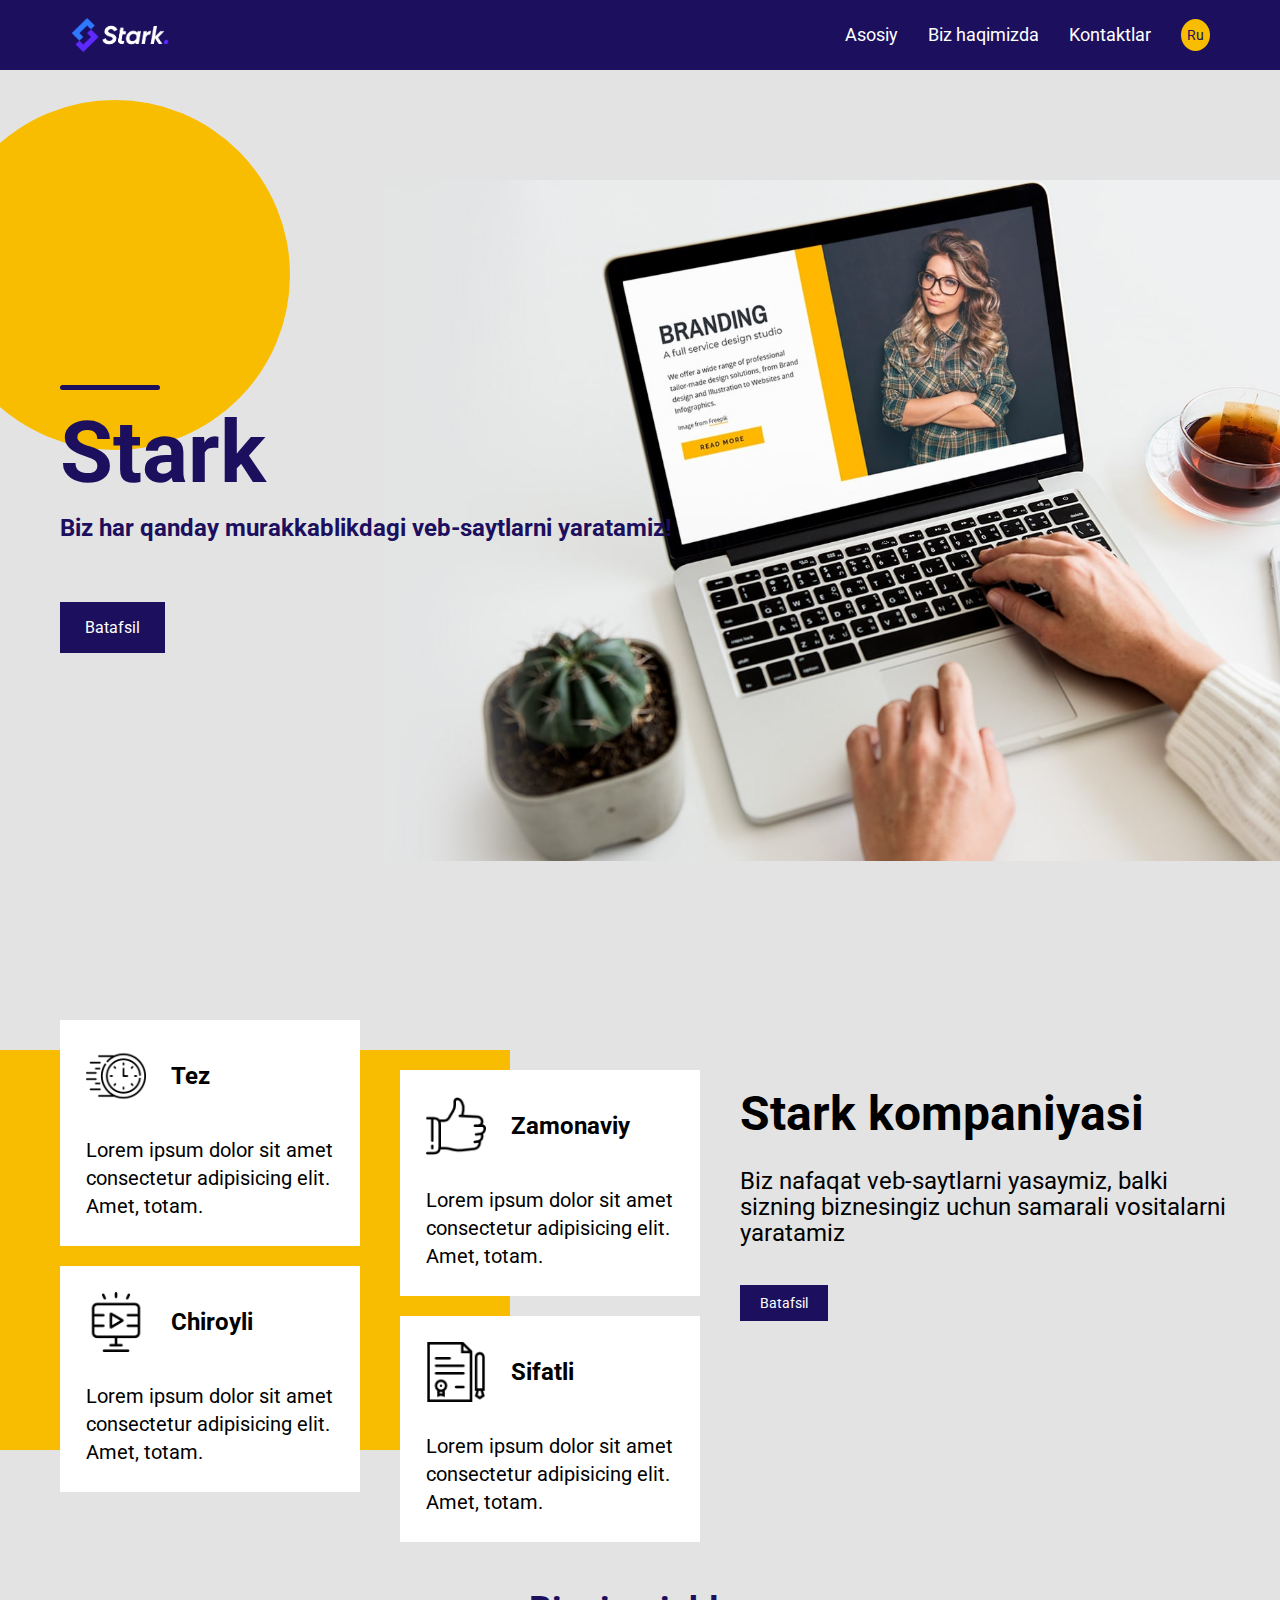
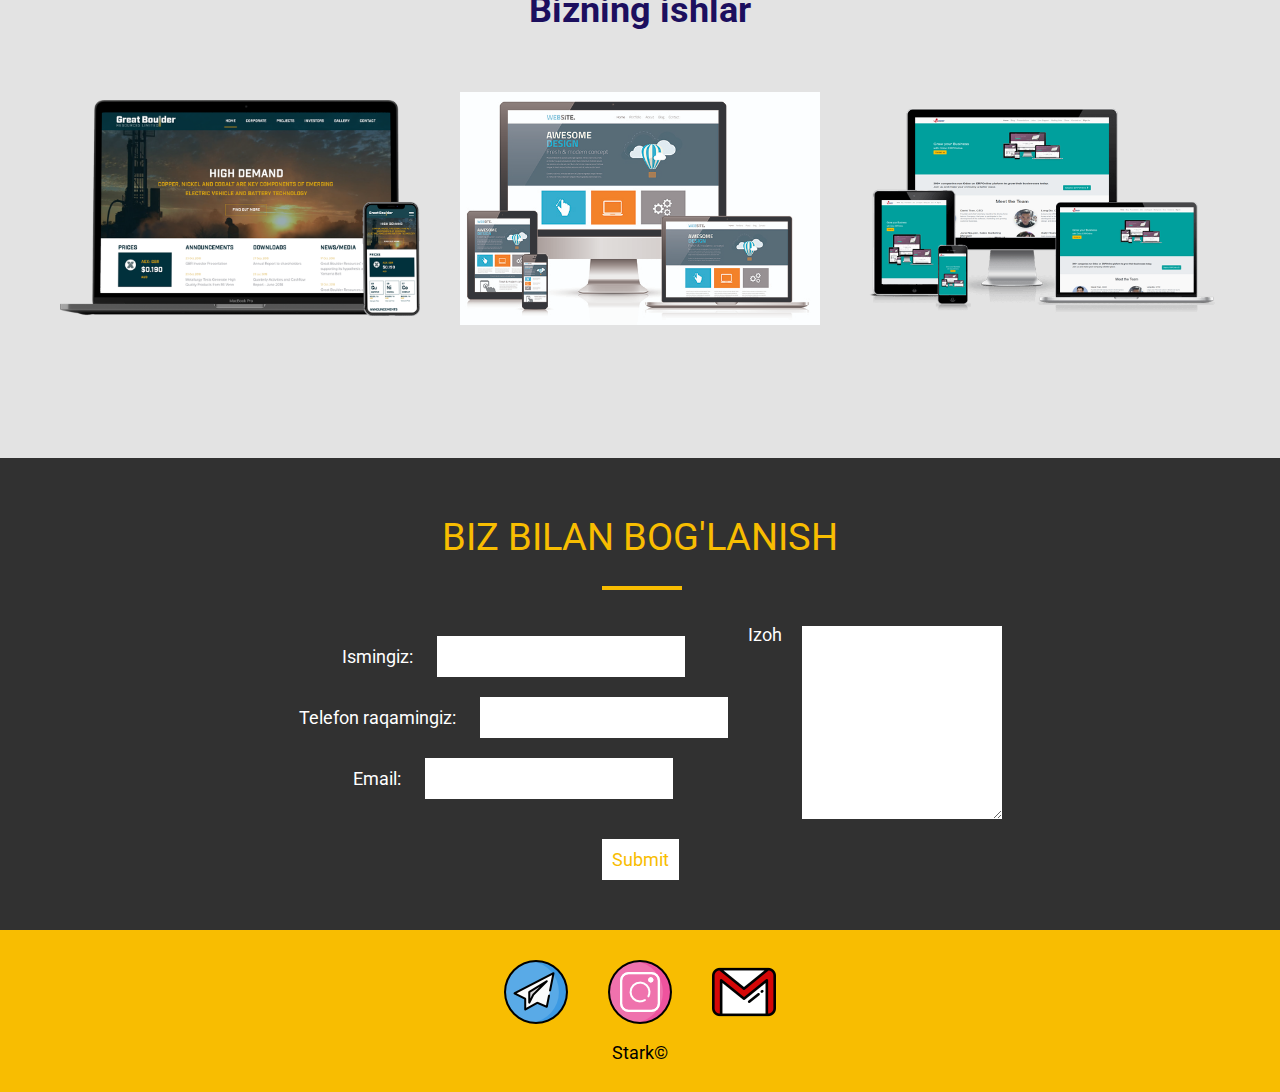
==== uz/index.html @ d8e294a3 "add uz lang" ====
<!DOCTYPE html>
<html lang="uz">
<head>
	<meta charset="UTF-8">
	<meta http-equiv="X-UA-Compatible" content="IE=edge">
	<meta name="viewport" content="width=device-width, initial-scale=1.0">
	<link rel="preconnect" href="https://fonts.gstatic.com">
	<link href="https://fonts.googleapis.com/css2?family=Oswald:wght@400;600&display=swap" rel="stylesheet">
	<link href="https://fonts.googleapis.com/css2?family=Roboto:wght@400;700&display=swap" rel="stylesheet">
	<link rel="stylesheet" href="./css/nullstyle.css">
	<link rel="stylesheet" href="./css/style.css">
	<title>Stark</title>
</head>
<body>
	<div class="wrapper">
		<header class="header">
			<div class="header__container">
				<a href="" class="header__logo"><img src="./images/StarkW.png" alt=""></a>
				<div class="header__menu menu">
					<div class="menu__icon">
						<span></span>
					</div>
					<nav class="menu__body">
						<ul class="menu__list">
							<li><a data-goto=".page__section_1" href="#" class="menu__link">Asosiy</a></li>
							<li><a data-goto=".page__section_2" href="#" class="menu__link">Biz haqimizda</a></li>
							<li><a data-goto=".page__section_3" href="#" class="menu__link">Kontaktlar</a></li>
							<li><a href="../index.html" class="menu__link" id="menu__link_lang">Ru</a></li>
						</ul>
					</nav>
				</div>
			</div>
		</header>
		<main class="page">
			<section class="home__page page__section page__section_1">
				<div class="home__page_container">
					<div class="home__page_content">
						<span></span>
						<h1 class="home__page_title">Stark</h1>
						<p class="home__page_subtitle">Biz har qanday murakkablikdagi veb-saytlarni yaratamiz!</p>
						<div class="home__page_btn">
							<a href="#">Batafsil</a>
						</div>
					</div>
				</div>
			</section>
			<section class="about page__section page__section_2">
				<div class="about__container">
					<div class="about__content">
						<div class="about__cards">
							<div class="card__flex">
								<div class="card card__1">
									<div class="cards__flex">
										<img src="./images/fast-time.png" alt="">
										<div class="card__title">Tez</div>
									</div>
									<div class="card__subtitle">Lorem ipsum dolor sit amet consectetur adipisicing elit. Amet, totam.</div>
								</div>
								<div class="card card__2">
									<div class="cards__flex">
										<img src="./images/media-arts.png" alt="">
										<div class="card__title">Chiroyli</div>
									</div>
									<div class="card__subtitle">Lorem ipsum dolor sit amet consectetur adipisicing elit. Amet, totam.</div>
								</div>
							</div>
							<div class="card__flex">
								<div class="card card__3">
									<div class="cards__flex">
										<img src="./images/thumb-up.png" alt="">
										<div class="card__title">Zamonaviy</div>
									</div>
									<div class="card__subtitle">Lorem ipsum dolor sit amet consectetur adipisicing elit. Amet, totam.</div>
								</div>
								<div class="card card__4">
									<div class="cards__flex">
										<img src="./images/guarantee.png" alt="">
										<div class="card__title">Sifatli</div>
									</div>
									<div class="card__subtitle">Lorem ipsum dolor sit amet consectetur adipisicing elit. Amet, totam.</div>
								</div>
							</div>
						</div>
						<div class="about__text">
							<div class="about__text_title"><h1>Stark kompaniyasi</h1></div>
							<div class="about__text_subtitle">Biz nafaqat veb-saytlarni yasaymiz, balki sizning biznesingiz uchun samarali vositalarni yaratamiz</div>
							<div class="about__text_btn">
								<a href="#">Batafsil</a>
							</div>
						</div>
					</div>
				</div>
			</section>
			<section class="page__section works__page">
				<div class="works__container">
					<div class="works__content">
						<div class="works__title"><h2>Bizning ishlar</h2></div>
						<div class="works__box">
							<div class="works__card_1">
								<div class="works__fon">
									<div class="works__card_text">Ismi: Pakko</div>
									<div class="works__card_btn">
										<a href="https://pakko-portfolio.netlify.app/" target="_blank">Batafsil</a>
									</div>
								</div>
							</div>
							<div class="works__card_2">
								<div class="works__fon">
									<div class="works__card_text">Ismi: Theatre</div>
									<div class="works__card_btn">
										<a href="https://theatrem.netlify.app/" target="_blank">Batafsil</a>
									</div>
								</div>
							</div>
							<div class="works__card_3">
								<div class="works__fon">
									<div class="works__card_text">Ismi: Qatalog</div>
									<div class="works__card_btn">
										<a href="https://qatalog.netlify.app/" target="_blank">Batafsil</a>
									</div>
								</div>
							</div>
						</div>
					</div>
				</div>
			</section>

			<!------------------------>

			<section class="contact__page page__section page__section_3">
				<div class="contact__container">
					<div class="contact__content">
						<div class="contact__title">
							<h2>BIZ BILAN BOG'LANISH</h2>
							<span></span>
						</div>
						<form action="">
							<div class="contact__form">
								<div class="contact__flex">
									<div class="contact__name">
										<label for="name">Ismingiz: </label>
										<input type="text" id="name" required >
									</div>
									<div class="contact__num">
										<label for="number">Telefon raqamingiz: </label>
										<input type="tel" id="number" required >
									</div>
									<div class="contact__email">
										<label for="email">Email: </label>
										<input type="email" id="email" required >
									</div>
								</div>
								<div class="contact__kom">
									<label for="comment">Izoh</label>
									<textarea required id="comment"></textarea>
								</div>
							</div>
							<input type="submit" class="btn">
						</form>
					</div>
				</div>
			</section>
		</main>
	</div>

	<footer class="footer">
		<div class="footer__container">
			<div class="footer__content">
				<div class="icon_t">
					<a href="">
						<img src="./images/telegramh.png" alt="" class="telegram">
					</a>
				</div>
				<div class="icon_i">
					<a href="">
						<img src="./images/instagramh.png" alt="" class="insta">
					</a>
				</div>
				<div class="icon_g">
					<a href="">
						<img src="./images/gmailh.png" alt="" class="gmail">
					</a>
				</div>
				
			</div>
			<div class="footer__text">Stark©</div>
		</div>
	</footer>

	<script src="./js/script.js"></script>
</body>
</html>
---- uz/css/nullstyle.css ----
* {
	padding: 0;
	margin: 0;
	border: 0;
}

*,
*:before,
*:after {
	-webkit-box-sizing: border-box;
	box-sizing: border-box;
}

:focus,
:active {
	outline: none;
}

a:focus,
a:active {
	outline: none;
}

nav,
footer,
header,
aside {
	display: block;
}

html,
body {
	font-family: sans-serif;
	height: 100%;
	width: 100%;
	font-size: 100%;
	line-height: 1;
	font-size: 14px;
	-ms-text-size-adjust: 100%;
	-moz-text-size-adjust: 100%;
	-webkit-text-size-adjust: 100%;
}

input,
button,
textarea {
	font-family: inherit;
}

input::-ms-clear {
	display: none;
}

button {
	cursor: pointer;
}

button::-moz-focus-inner {
	padding: 0;
	border: 0;
}

a,
a:visited {
	text-decoration: none;
}

a:hover {
	text-decoration: none;
}

ul li {
	list-style: none;
}

img {
	vertical-align: top;
}

h1,
h2,
h3,
h4,
h5,
h6 {
	font-size: inherit;
	font-weight: 400;
}
---- uz/css/style.css ----
.wrapper {
	
}
body {
	font-family: 'Roboto', sans-serif;
	background: url(../images/er.jpg);
	background-repeat: repeat;
}
body._lock {
	overflow: hidden;
}



.header {
	position: fixed;
	top: 0;
	left: 0;
	width: 100%;
	z-index: 10;
	background-color: #1c0f5e;
}
.header__container {
	max-width: 1200px;
	margin: 0px auto;
	display: flex;
	padding: 0px 30px;
	align-items: center;
	justify-content: space-between;
	min-height: 70px;
}
.header__logo > img{
	z-index: 5;
	width: 100px;
}
.header__menu {

}
.menu {

}
.menu__icon {
	display: none;
}
.menu__body {

}
.menu__list {

}
.menu__list > li {
	position: relative;
	margin: 0px 0px 0px 30px;
}
.menu__link {
	color: #fff;
	font-size: 18px;
}
#menu__link_lang {
	font-size: 14px;
	background: #f8bd01;
	border-radius: 50%;
	padding: 8px 6px;
	color: #1c0f5e;
}
#menu__link_lang:hover {
	transition: all 0.1s ease 0s;
	background: #c59a0e;
	border-bottom: 0px solid #f8bd01;
}
.menu__link:hover {
	transition: all 0.1s ease 0s;
	border-bottom: 2px solid #f8bd01;
}
/* ------------------------ */
body._touch .menu__link {
	flex: 1 1 auto;
}
body._touch .menu__list > li {
	display: flex;
	align-items: center;
}

/* ------------------------ */
@media (min-width: 767px) {
	.menu__list {
		display: flex;
		align-items: center;
	}
	.menu__list > li {
		padding: 10px 0;
	}
}
@media (max-width: 767px) {
	.menu__icon {
		z-index: 5;
		display: block;
		position: relative;
		width: 30px;
		height: 18px;
		cursor: pointer;
		padding: 12px;
	}
	.header__logo {
		z-index: 5;
	}
	.menu__icon span,
	.menu__icon::before,
	.menu__icon::after {
		left: 0;
		position: absolute;
		height: 10%;
		width: 100%;
		transition: all 0.3s ease 0s;
		background-color: #fff;
	}
	.menu__icon::before,
	.menu__icon::after {
		content: "";
	}
	.menu__icon::before {
		top: 0;
	}
	.menu__icon::after {
		bottom: 0;
	}
	.menu__icon span {
		top: 50%;
		transform: scale(1) translate(0px, -50%);
	}
	.menu__icon._active span{
		transform: scale(0) translate(0px, -50%);
	}
	.menu__icon._active::before {
		top: 50%;
		transform: rotate(-45deg) translate(0px, -50%);
	}
	.menu__icon._active::after {
		bottom: 50%;
		transform: rotate(45deg) translate(0px, 50%);
	}
	.menu__body {
		position: fixed;
		top: 0;
		left: -100%;
		width: 100%;
		height: 100%;
		background-color: rgba(0, 0, 0, 0.9);
		padding: 100px 30px 30px 30px;
		transition: left 0.3s ease 0s;
		overflow: auto;
	}
	.menu__body._active {
		left: 0;
	}
	.menu__body::before {
		content: "";
		position: fixed;
		width: 100%;
		top: 0;
		left: 0;
		height: 70px;
		background-color: #1c0f5e;
		z-index: 2;
	}
	.menu__list > li {
		flex-wrap: wrap;
		margin: 0px 0px 30px 0px;
	}
	.menu__list > li:last-child {
		margin: 0px 0px 0px 0px;
	}
	.menu__link {
		font-size: 24px;
	}
}


.home__page {
	margin-top: 70px;
	min-height: 100vh;
	background: url(../images/gyt-min1.jpg);
	background-repeat: no-repeat;
	background-size: 80%;
	background-position: 150%;
}
.home__page_container {
	max-width: 1200px;
	margin: 0px auto;
	
}
.home__page_content {
	position: relative;
	min-height: 100vh;
	color: #1c0f5e;
	display: flex;
	justify-content: center;
	flex-direction: column;
	padding: 0 20px;
}
.home__page_content::before {
	content: "";
	position: absolute;
	top: 30px;
	left: -100px;
	width: 350px;
	height: 350px;
	border-radius: 50%;
	background: #f8bd01;
}
.home__page_content > span {
	width: 100px;
	height: 5px;
	background: #1c0f5e;
	position: relative;
	top: -20px;
	border-radius: 5px;
}
.home__page_title {
	font-weight: 700;
	font-size: 86px;
	margin-bottom: 20px;
	z-index: 2;
}
.home__page_subtitle {
	font-size: 24px;
	padding-bottom: 80px;
	z-index: 2;
	font-weight: 700;
}
.home__page_btn {
	display: inline;
	z-index: 2;
}
.home__page_btn > a{
	color: #fff;
	display: inline;
	font-size: 16px;
	background-color: #1c0f5e;
	padding: 16px 25px;
}
.home__page_btn>a:hover {
	transition: all 0.3s ease 0s;
	background-color: #0d0242;
	box-shadow: 0px 0px 10px #0d0242;
}

@media (max-width: 768px) {
	.home__page {
		background-size: cover;
		background-position: 50%;
	}
	.home__page_content {
		width: 100%;
		height: 100vh;
		background: #f8be01cb;
	}
	.home__page_content::before {
		content: "";
		width: 0;
		height: 0;
		border-radius: 0;
		background: #f8be0100;
	}
	.home__page_title {
		font-size: 64px;
		margin-bottom: 10px;
	}
	.home__page_subtitle {
		font-size: 24px;
		padding-bottom: 50px;
	}
}

@media (max-width: 425px) {
	.home__page_content {
		width: 100%;
		height: 70vh;
		background: #f8be01cb;
	}
	.home__page_title {
		font-size: 76px;
		margin-bottom: 10px;
	}
	.home__page {
		min-height: 70vh;
	}
	.home__page_subtitle {
		font-size: 26px;
		padding-bottom: 50px;
	}
	.home__page_btn>a {
		font-size: 14px;
		background-color: #1c0f5e;
		padding: 10px 18px;
	}
	.home__page_content {
		min-height: 70vh;
	}
}

.about{
	max-width: 1200px;
	margin: 0px auto;
	padding-top: 80px;
}
.about__content {
	display: grid;
	grid-template-columns: repeat(2, 1fr);
}
.about__cards {
	display: grid;
	position: relative;
	grid-template-columns: repeat(2, 1fr);
}
.about__cards::before {
	content: "";
	position: absolute;
	top: 0;
	left: -80px;
	width: 550px;
	height: 400px;
	background: #f8bd01;
}
.card {
	padding: 25px;
	border: 1px solid #fff;
	background-color: #fff;
	margin: 20px;
	width: 300px;
}
.card:hover {
	transform: translateY(-3px);
	box-shadow: 0 0 10px #1c0f5e;
	transition: all .4s ease 0s;
}
.card > i {
	font-size: 50px;
	color: black;
	
}
.cards__flex {
	display: flex;
	align-items: center;
}
.cards__flex > img {
	width: 60px;
	margin-right: 10px;
}
.card__1 {
	position: relative;
	top: -50px;
}
.card__2 {
	position: relative;
	top: -50px;
}
.card__3 {
	position: relative;
	top: 0;
}
.card__4 {
	position: relative;
	top: 0;
}
.card__title {
	padding: 0px 0 0px 15px;
	font-size: 24px;
	font-weight: 700;
}
.card__subtitle {
	font-size: 20px;
	margin-top: 30px;
	line-height: 28px;
}
.about__text {
	margin-left: 20px;
	margin-top: 40px;
}
.about__text_title > h1 {
	font-weight: 700;
	font-size: 48px;
	margin-bottom: 30px;
}
.about__text_subtitle {
	font-size: 24px;
	line-height: 26px;
	margin-bottom: 50px;
}
.about__text_btn > a {
	padding: 10px 20px;
	background-color: #1c0f5e;
	color: #fff;
}
.about__text_btn>a:hover {
	background-color: #f8bd01;
	transition: all .3s ease 0s;
}
@media (max-width: 1024px) {
	.about__content {
		display: grid;
		grid-template-columns: repeat(1, 1fr);
	}
	.card {
		width: 90%;
	}
}
@media (max-width: 686px) {
	.card__1 {
		position: relative;
		top: 0;
	}

	.card__2 {
		position: relative;
		top: 0px;
	}

	.card__3 {
		position: relative;
		top: 0;
	}

	.card__4 {
		position: relative;
		top: 0px;
	}
	.card {
		width: 90%;
	}
	.about {
		padding-top: 30px;
	}
	.card__flex {
		display: grid;
		grid-template-columns: repeat(1, 1fr);
	}
	.card {
		padding: 20px;
		margin: 20px;
	}
	.about__cards {
		display: grid;
		position: relative;
		grid-template-columns: repeat(1, 1fr);
	}
	.about__cards::before {
		content: "";
		position: absolute;
		top: 100px;
		left: 0px;
		width: 250px;
		height: 600px;
		background: #f8bd01;
	}
	.about__text_subtitle {
		font-size: 24px;
		line-height: 26px;
		margin-bottom: 50px;
	}
	.card__subtitle {
		font-size: 18px;
		margin-top: 20px;
		line-height: 26px;
	}
	.cards__flex>img {
		width: 45px;
		margin-right: 10px;
	}
	.about__text {
		margin: 20px 20px 0 20px;
	}

	.about__text_title>h1 {
		font-weight: 700;
		font-size: 38px;
		margin-bottom: 20px;
	}

	.about__text_subtitle {
		font-size: 21px;
		line-height: 24px;
		margin-bottom: 40px;
	}

	.about__text_btn>a {
		padding: 10px 20px;
		background-color: #1c0f5e;
		color: #fff;
	}

	.about__text_btn>a:hover {
		background-color: #f8bd01;
		transition: all .3s ease 0s;
	}
}

.works__page {
	max-width: 1200px;
	margin: 0 auto;

}
.works__content {
	margin-top: 30px;
	margin-bottom: 100px;
}
.works__title > h2 {
	font-size: 36px;
	font-weight: 700;
	text-align: center;
	margin-bottom: 30px;
	color: #1c0f5e;
}
.works__box {
	display: flex;
	
}
.works__card_1 {
	height: 300px;
	width: 100%;
	transition: all 1s ease 0s;
	background: url(../images/works_1.png);
	background-size: contain;
	background-position: 50%;
	background-repeat: no-repeat;
	margin: 0 20px;
}
.works__card_2 {
	height: 300px;
	width: 100%;
	background: url(../images/works_2.jpg);
	background-size: contain;
	background-position: 50%;
	background-repeat: no-repeat;
	margin: 0 20px;
	transition: all 1s ease 0s;
}
.works__card_3 {
	height: 300px;
	width: 100%;
	background: url(../images/works_3.png);
	background-size: contain;
	background-position: 50%;
	background-repeat: no-repeat;
	margin: 0 20px;
	transition: all 1s ease 0s;
}
.works__card_text {
	font-size: 22px;
	margin: 20px;
	color: #fff;
}
.works__card_btn > a {
	padding: 10px 20px;
	background-color: #f8bd01;
	color:#fff;
}
.works__fon {
	display: none;
	transition: all 1s ease 0s;
}
.works__card_1:hover .works__fon {
	display: block;
	width: 100%;
	height: 100%;
	background: #1c0f5ede;
	transition: all 1s ease 0s;
	display: flex;
	flex-direction: column;
	align-items: center;
	justify-content: center;
}
.works__card_3:hover .works__fon {
	display: block;
	width: 100%;
	height: 100%;
	background: #1c0f5ede;
	transition: all 1s ease 0s;
	display: flex;
	flex-direction: column;
	align-items: center;
	justify-content: center;
}
.works__card_2:hover .works__fon {
	display: block;
	width: 100%;
	height: 100%;
	background: #1c0f5ede;
	transition: all 1s ease 0s;
	display: flex;
	flex-direction: column;
	align-items: center;
	justify-content: center;
}
@media (max-width: 768px) {
	.works__box {
		display: flex;
		flex-direction: column;
	}
	.works__card_1 {
		height: 200px;
		width: 90%;
		margin: 20px auto;
		
	}

	.works__card_2 {
		height: 200px;
		width: 90%;
		margin: 20px auto;
	}

	.works__card_3 {
		height: 200px;
		width: 90%;
		margin: 20px auto;
	}
	.works__title>h2 {
		padding-top: 30px;
	}
	.works__fon {
		display: block;
		width: 100%;
		height: 100%;
		background: #1c0f5ede;
		transition: all 1s ease 0s;
		display: flex;
		flex-direction: column;
		align-items: center;
		justify-content: center;
	}
}

.contact__page {
	background-color: rgb(49, 49, 49);
	padding: 30px 0;
}
.contact__container {
	max-width: 1200px;
	margin: 0 auto;
	text-align: center;
}
.contact__title > h2 {
	font-size: 38px;
	color: #f8bd01;
	padding: 30px 0;
}
.contact__title>span {
	background: #f8bd01;
	display: block;
	position: absolute;
	left: 47%;
	width: 80px;
	height: 4px;
}
.contact__name {
	margin: 50px 0 20px 0;
}
.contact__name > label {
	font-size: 18px;
	color: #fff;
	margin: 0 20px;
}
.contact__name > input {
	font-size: 18px;
	background-color: #fff;
	color: #f8bd01;
	padding: 10px;
}
.contact__num {
	margin: 20px 0;
}
.contact__num>label {
	font-size: 18px;
	color: #fff;
	margin: 0 20px;
}

.contact__num>input {
	font-size: 18px;
	background-color: #fff;
	color: #f8bd01;
	padding: 10px;
}

.contact__email {
	margin: 20px 0;
}

.contact__email>label {
	font-size: 18px;
	color: #fff;
	margin: 0 20px;
}

.contact__email>input {
	font-size: 18px;
	background-color: #fff;
	color: #f8bd01;
	padding: 10px;
}
.contact__kom {
	margin: 20px 0;
	display: flex;
	align-items: start;
}

.contact__kom>label {
	font-size: 18px;
	color: #fff;
	margin: 20px 20px;
}

.contact__kom>textarea {
	font-size: 18px;
	background-color: #fff;
	color: #f8bd01;
	padding: 10px;
	height: 100%;
	max-width: 200px;
	max-height: 200px;
	min-width: 200px;
	min-height: 80px;
	margin: 20px 0;
}
.btn {
	font-size: 18px;
	background-color: #fff;
	color: #f8bd01;
	padding: 10px;
	cursor: pointer;
	margin: 20px 0;
}
.btn:hover {
	background-color: #f8bd01;
	color: #fff;
	transition: all .3s ease 0s;
}
.contact__form {
	display: flex;
	justify-content: center;
}
@media (max-width: 768px) {
	.contact__title>h2 {
		font-size: 30px;
	}
	.contact__form {
		flex-direction: column;
	}
	.contact__name > input {
		width: 60%;
	}
	.contact__num > input {
		width: 60%;
	}
	.contact__email > input {
		width: 60%;
	}
	.contact__kom > textarea {
		width: 70%;
		max-width: 70%;
		max-height: 100px;
		min-width: 70%;
		min-height: 100px;
		margin: 20px 0;
	}
	.contact__kom>label {
		margin: 0px 10px;
	}
	.contact__kom {
		margin: 0px 0;
		flex-direction: column;
		align-items: center;
	}
}
.footer {
	background-color: #f8bd01;
}
.footer__container {
	max-width: 1200px;
	margin: 0 auto;
	padding: 30px 10px;
	text-align: center;
}
.footer__content {
	display: flex;
	justify-content: center;
}
.footer__text {
	margin: 20px 0 0 0;
	font-size: 18px;
}
.icon_t {
	margin: 0 20px;
}
.icon_i {
	margin: 0 20px;
}
.icon_g {
	margin: 0 20px;
}
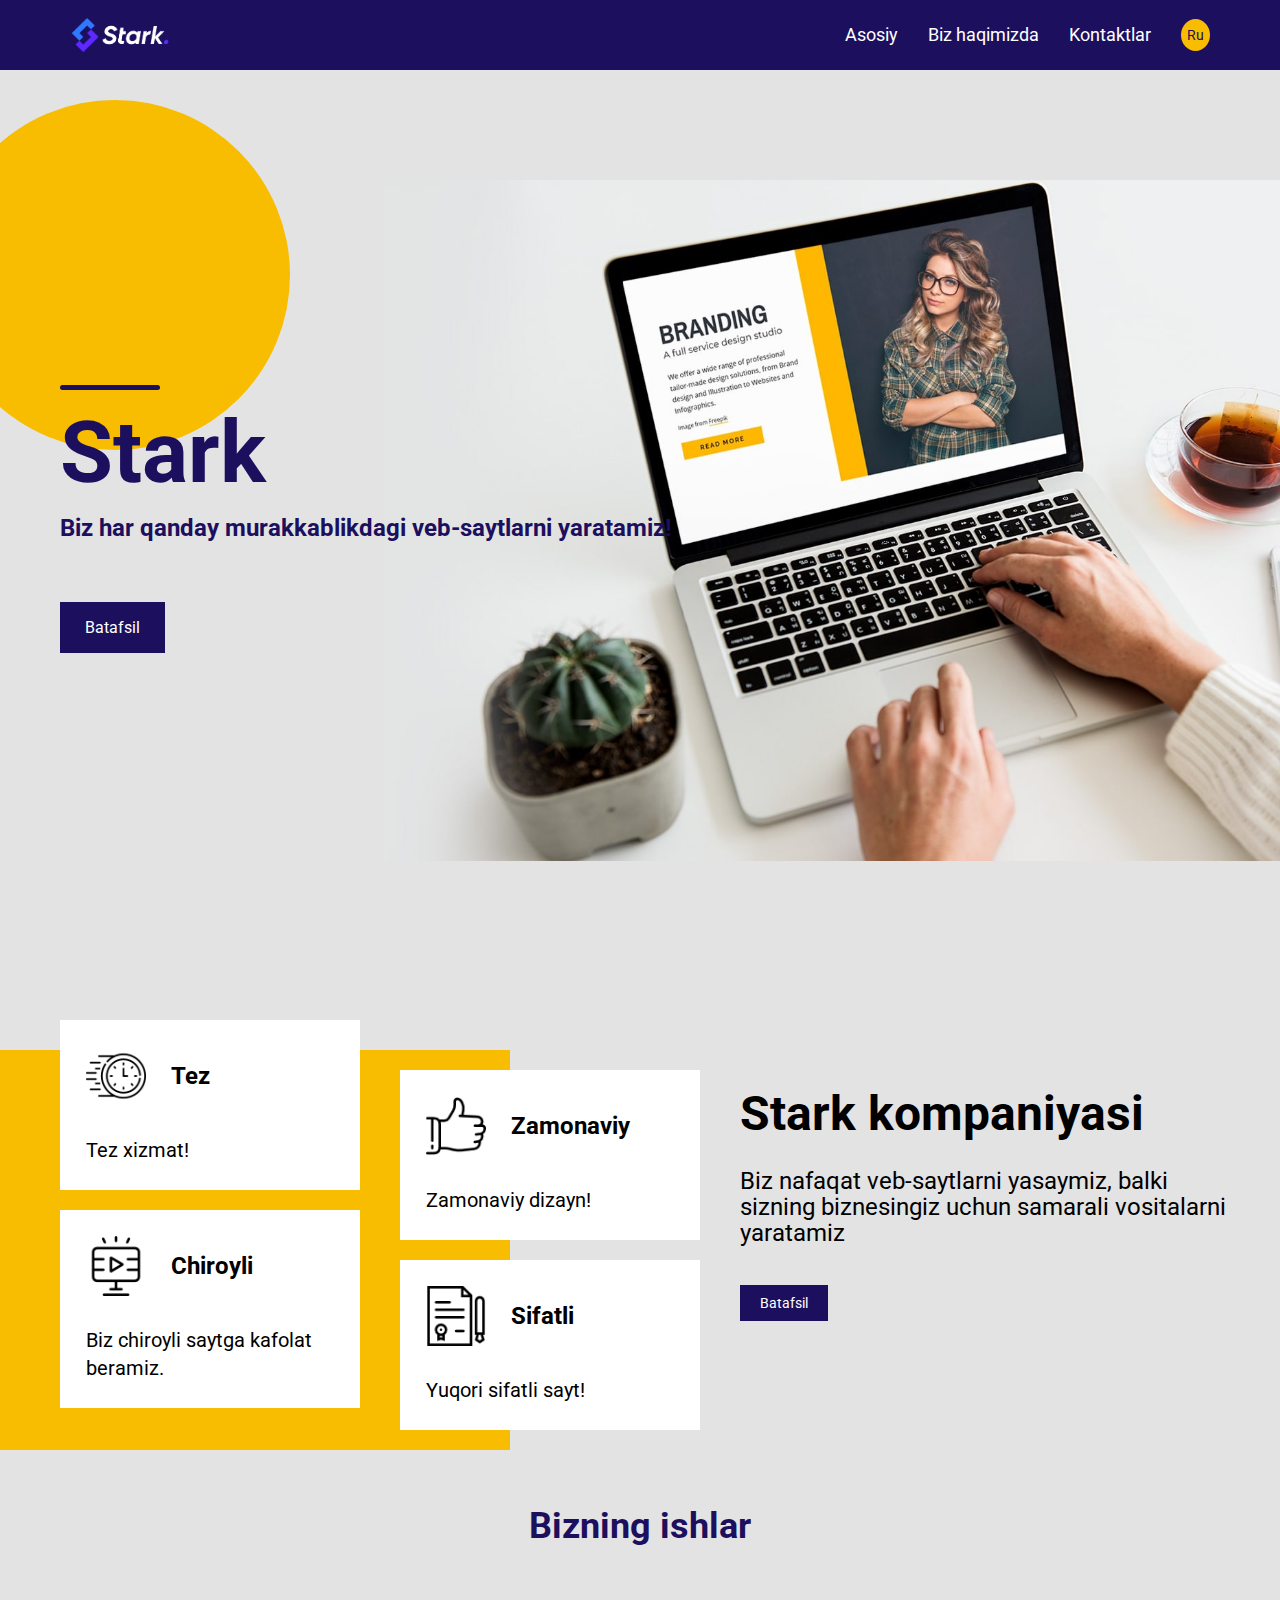
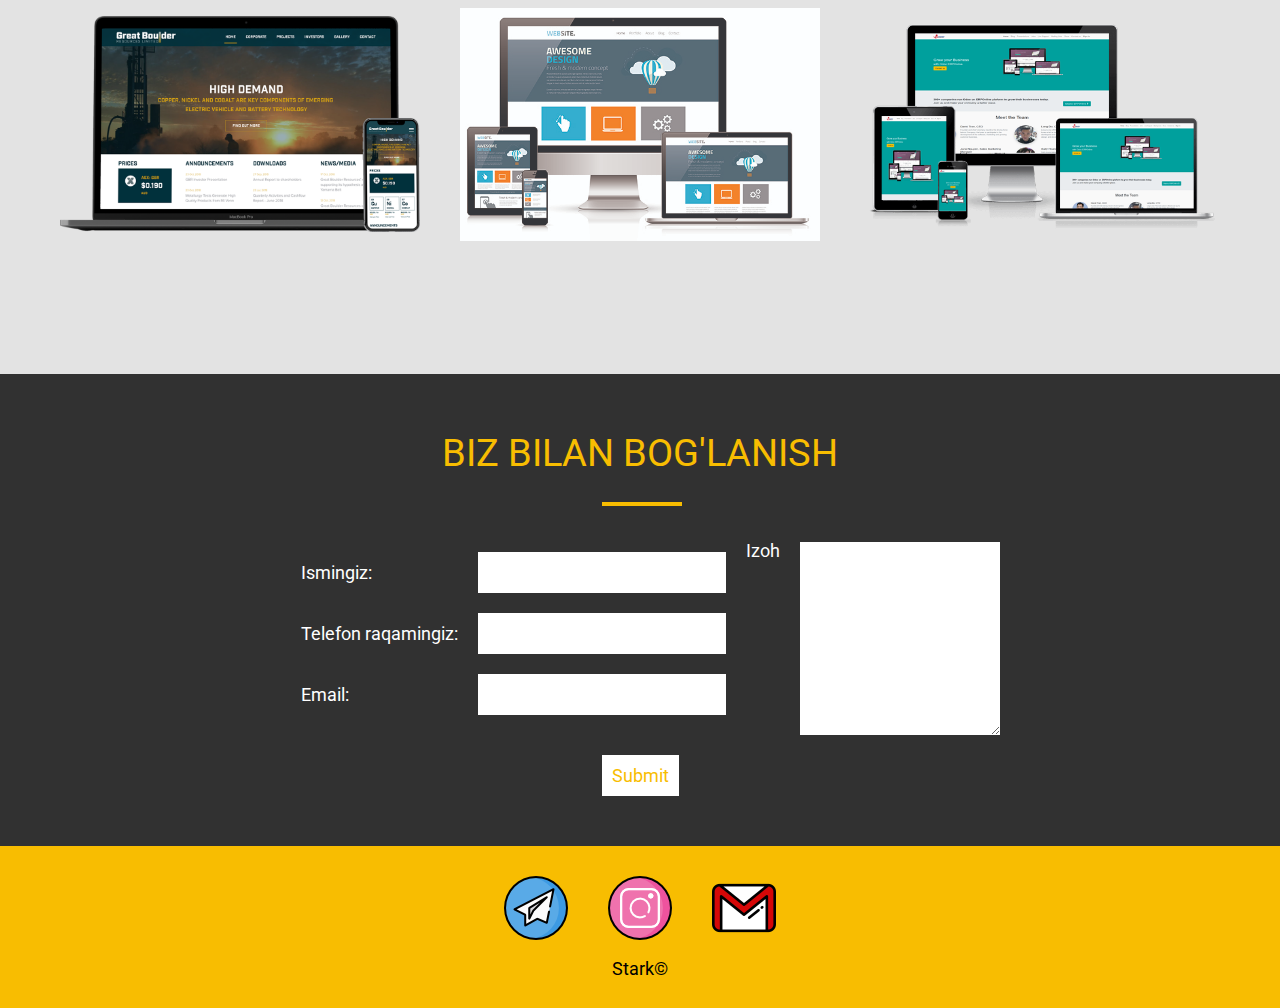
==== commit 82b73c91: "End Project" ====
--- a/uz/index.html
+++ b/uz/index.html
@@ -54,14 +54,14 @@
 										<img src="./images/fast-time.png" alt="">
 										<div class="card__title">Tez</div>
 									</div>
-									<div class="card__subtitle">Lorem ipsum dolor sit amet consectetur adipisicing elit. Amet, totam.</div>
+									<div class="card__subtitle">Tez xizmat!</div>
 								</div>
 								<div class="card card__2">
 									<div class="cards__flex">
 										<img src="./images/media-arts.png" alt="">
 										<div class="card__title">Chiroyli</div>
 									</div>
-									<div class="card__subtitle">Lorem ipsum dolor sit amet consectetur adipisicing elit. Amet, totam.</div>
+									<div class="card__subtitle">Biz chiroyli saytga kafolat beramiz.</div>
 								</div>
 							</div>
 							<div class="card__flex">
@@ -70,14 +70,14 @@
 										<img src="./images/thumb-up.png" alt="">
 										<div class="card__title">Zamonaviy</div>
 									</div>
-									<div class="card__subtitle">Lorem ipsum dolor sit amet consectetur adipisicing elit. Amet, totam.</div>
+									<div class="card__subtitle">Zamonaviy dizayn!</div>
 								</div>
 								<div class="card card__4">
 									<div class="cards__flex">
 										<img src="./images/guarantee.png" alt="">
 										<div class="card__title">Sifatli</div>
 									</div>
-									<div class="card__subtitle">Lorem ipsum dolor sit amet consectetur adipisicing elit. Amet, totam.</div>
+									<div class="card__subtitle">Yuqori sifatli sayt!</div>
 								</div>
 							</div>
 						</div>
@@ -167,17 +167,17 @@
 		<div class="footer__container">
 			<div class="footer__content">
 				<div class="icon_t">
-					<a href="">
+					<a href="https://t.me/StarkTeamIT" target="_blank">
 						<img src="./images/telegramh.png" alt="" class="telegram">
 					</a>
 				</div>
 				<div class="icon_i">
-					<a href="">
+					<a href="https://www.instagram.com/stark_it_company/" target="_blank">
 						<img src="./images/instagramh.png" alt="" class="insta">
 					</a>
 				</div>
 				<div class="icon_g">
-					<a href="">
+					<a href="mailto:shamsidinovm7@gmail.com" target="_blank">
 						<img src="./images/gmailh.png" alt="" class="gmail">
 					</a>
 				</div>
--- a/uz/css/style.css
+++ b/uz/css/style.css
@@ -655,6 +655,9 @@
 }
 .contact__name {
 	margin: 50px 0 20px 0;
+	display: flex;
+	justify-content: space-between;
+	align-items: center;
 }
 .contact__name > label {
 	font-size: 18px;
@@ -669,6 +672,9 @@
 }
 .contact__num {
 	margin: 20px 0;
+	display: flex;
+	justify-content: space-between;
+	align-items: center;
 }
 .contact__num>label {
 	font-size: 18px;
@@ -685,6 +691,9 @@
 
 .contact__email {
 	margin: 20px 0;
+	display: flex;
+	justify-content: space-between;
+	align-items: center;
 }
 
 .contact__email>label {
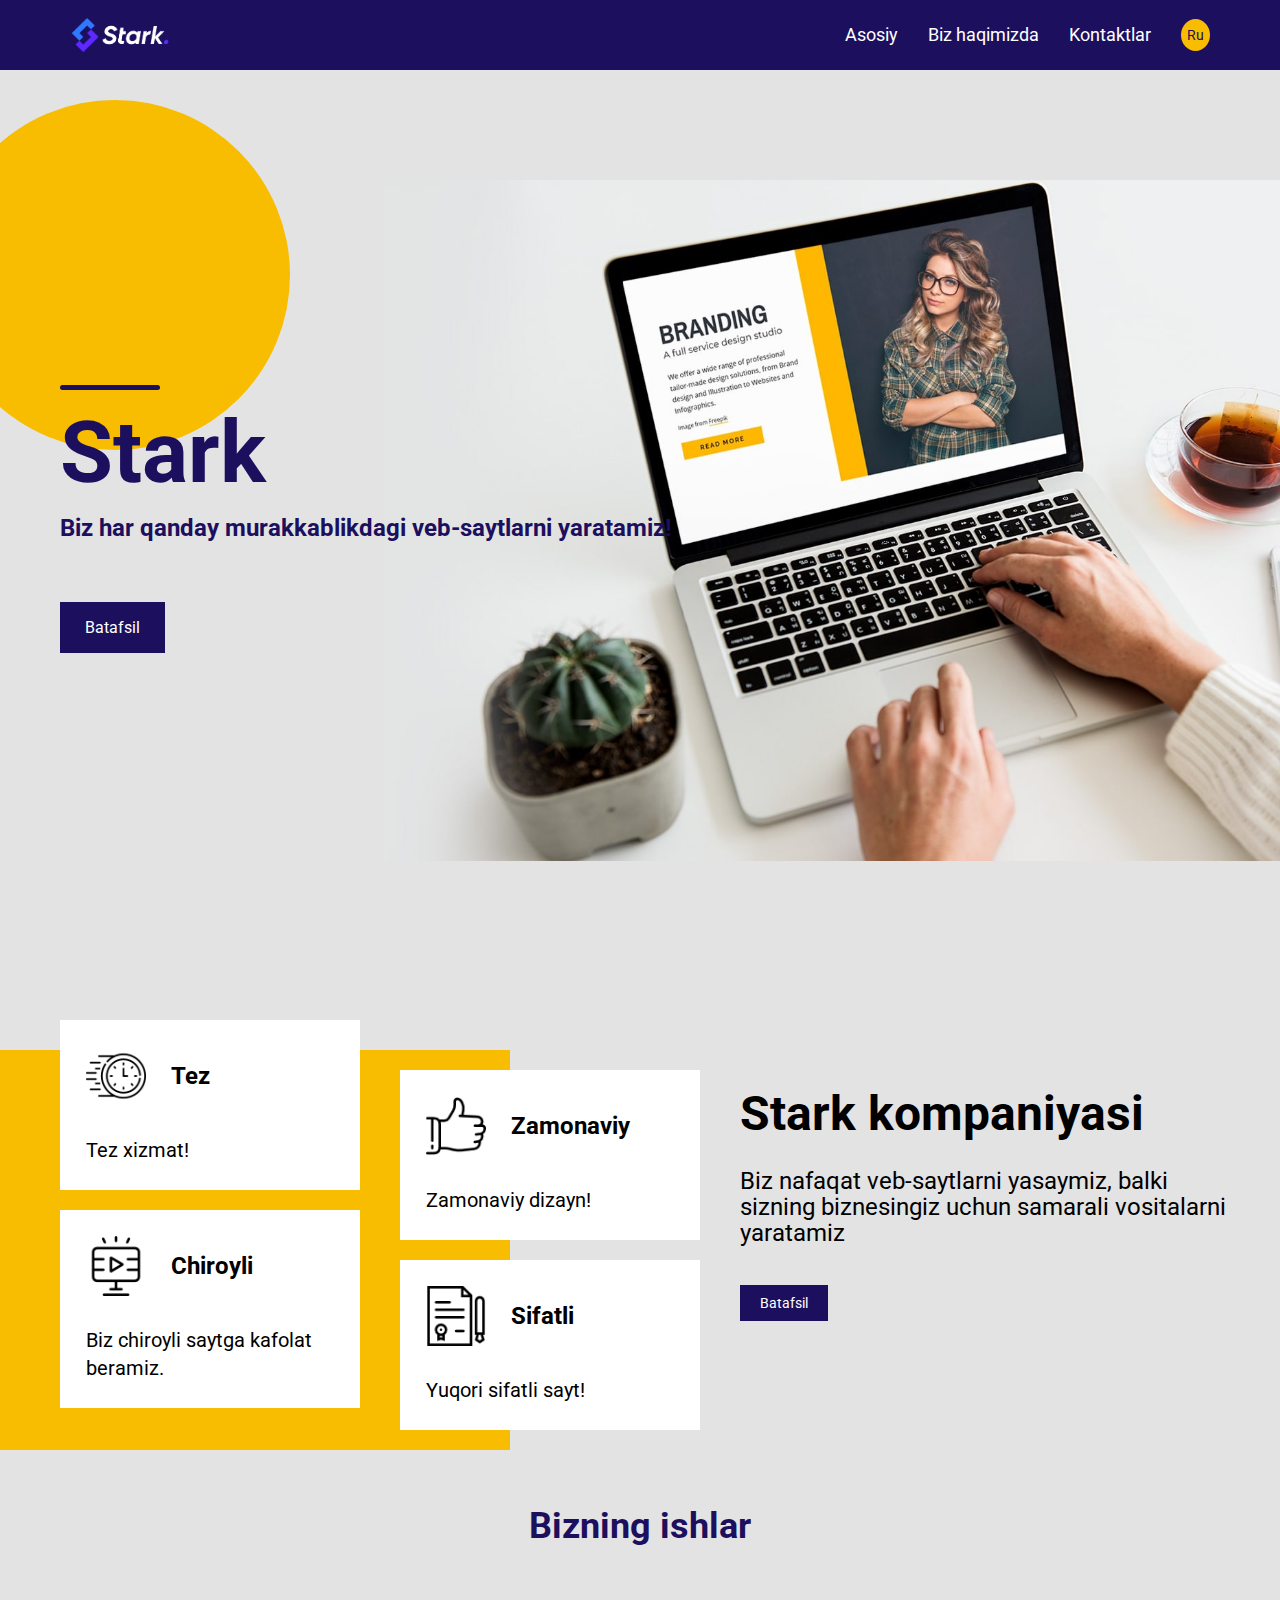
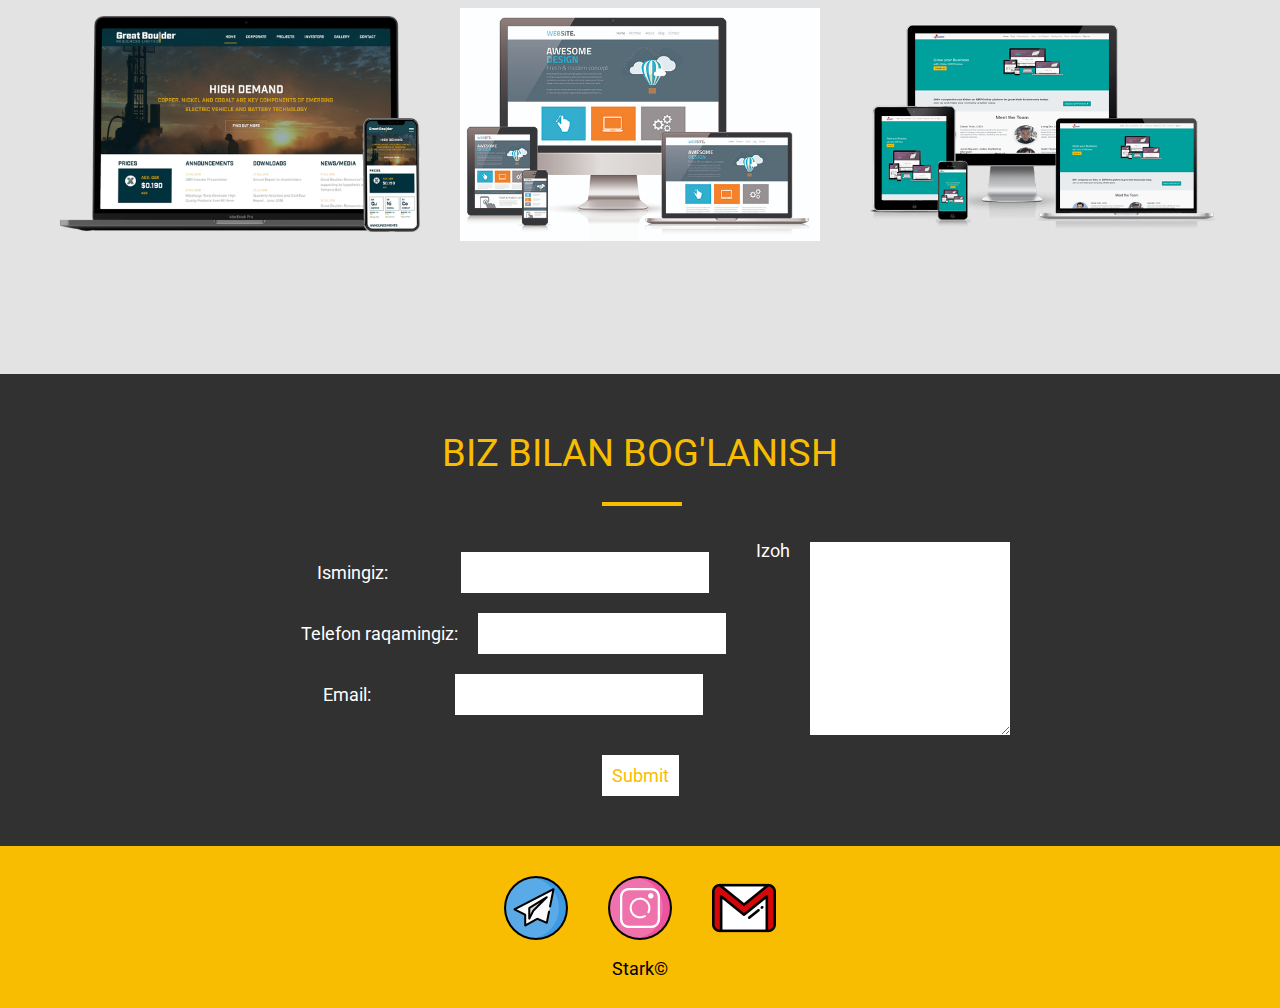
==== commit 69f56704: "add meta tags" ====
--- a/uz/index.html
+++ b/uz/index.html
@@ -4,6 +4,12 @@
 	<meta charset="UTF-8">
 	<meta http-equiv="X-UA-Compatible" content="IE=edge">
 	<meta name="viewport" content="width=device-width, initial-scale=1.0">
+	<meta name="viewport" content="width=device-width, initial-scale=1.0">
+	<meta name="description" content="Stark IT Company  har qanday murakkablikdagi veb-saytlarni yaratamiz!">
+	<meta name="keywords" content="stark it, stark it company, veb sayt">
+	<meta name="Author" content="Muxammadsodiq">
+	<meta name="Copyright" content="Muxammadsodiq">
+	<meta name="Address" content="Tashkent, Qushbegi">
 	<link rel="preconnect" href="https://fonts.gstatic.com">
 	<link href="https://fonts.googleapis.com/css2?family=Oswald:wght@400;600&display=swap" rel="stylesheet">
 	<link href="https://fonts.googleapis.com/css2?family=Roboto:wght@400;700&display=swap" rel="stylesheet">
--- a/uz/css/style.css
+++ b/uz/css/style.css
@@ -656,7 +656,7 @@
 .contact__name {
 	margin: 50px 0 20px 0;
 	display: flex;
-	justify-content: space-between;
+	justify-content: space-around;
 	align-items: center;
 }
 .contact__name > label {
@@ -671,10 +671,10 @@
 	padding: 10px;
 }
 .contact__num {
-	margin: 20px 0;
-	display: flex;
-	justify-content: space-between;
+	margin: 20px 10px;
+	display: flex;
 	align-items: center;
+	justify-content: space-around;
 }
 .contact__num>label {
 	font-size: 18px;
@@ -692,7 +692,7 @@
 .contact__email {
 	margin: 20px 0;
 	display: flex;
-	justify-content: space-between;
+	justify-content: space-around;
 	align-items: center;
 }
 
